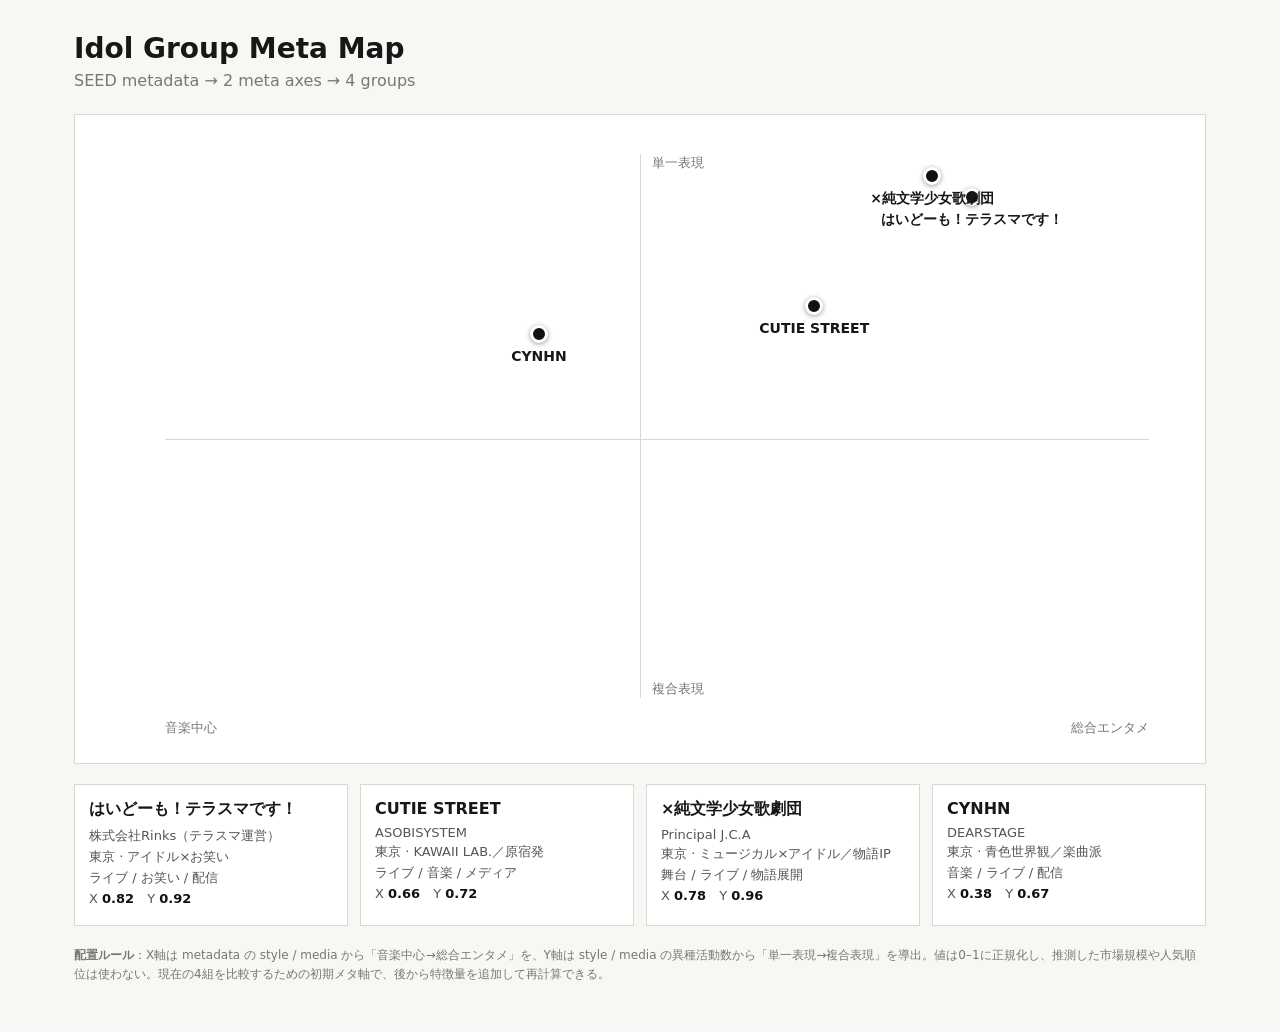
==== meta-map.html @ b992e558 "feat: add metadata-derived two-axis group map" ====
<!doctype html>
<html lang="ja">
<head>
<meta charset="utf-8">
<meta name="viewport" content="width=device-width,initial-scale=1">
<title>Idol Group Meta Map</title>
<style>
:root{--bg:#f7f7f4;--fg:#171717;--muted:#777;--line:#d8d8d2;--card:#fff;--accent:#111}
*{box-sizing:border-box}body{margin:0;background:var(--bg);color:var(--fg);font-family:system-ui,-apple-system,"Noto Sans JP",sans-serif}
main{max-width:1180px;margin:auto;padding:32px 24px 48px}h1{margin:0 0 6px;font-size:28px}.sub{color:var(--muted);margin-bottom:24px}
.map{position:relative;height:650px;background:var(--card);border:1px solid var(--line);overflow:hidden}
.axis-x,.axis-y{position:absolute;background:var(--line)}.axis-x{left:8%;right:5%;top:50%;height:1px}.axis-y{top:6%;bottom:10%;left:50%;width:1px}
.xl,.xr,.yt,.yb{position:absolute;color:var(--muted);font-size:13px}.xl{left:8%;bottom:4%}.xr{right:5%;bottom:4%}.yt{left:calc(50% + 12px);top:6%}.yb{left:calc(50% + 12px);bottom:10%}
.points{position:absolute;inset:6% 5% 10% 8%}.point{position:absolute;transform:translate(-50%,-50%);cursor:pointer}.dot{width:18px;height:18px;border-radius:50%;background:var(--accent);border:3px solid white;box-shadow:0 1px 5px #999}.label{position:absolute;top:23px;left:50%;transform:translateX(-50%);white-space:nowrap;font-weight:700;font-size:14px}.tip{position:absolute;display:none;z-index:5;left:50%;bottom:32px;transform:translateX(-50%);width:245px;padding:12px;background:#111;color:#fff;border-radius:8px;font-size:12px;line-height:1.55}.point:hover .tip{display:block}
.legend{margin-top:20px;display:grid;grid-template-columns:repeat(4,1fr);gap:12px}.card{background:var(--card);border:1px solid var(--line);padding:14px}.card h2{font-size:16px;margin:0 0 7px}.card p{margin:3px 0;color:#555;font-size:13px}.score{font-variant-numeric:tabular-nums;color:#111;font-weight:700}.method{margin-top:20px;color:var(--muted);font-size:12px;line-height:1.6}
@media(max-width:800px){.map{height:560px}.legend{grid-template-columns:1fr 1fr}}@media(max-width:520px){main{padding:20px 12px}.map{height:500px}.legend{grid-template-columns:1fr}}
</style>
</head>
<body>
<main>
<h1>Idol Group Meta Map</h1>
<div class="sub">SEED metadata → 2 meta axes → 4 groups</div>
<div class="map" id="map">
  <div class="axis-x"></div><div class="axis-y"></div>
  <span class="xl">音楽中心</span><span class="xr">総合エンタメ</span>
  <span class="yt">単一表現</span><span class="yb">複合表現</span>
  <div class="points" id="points"></div>
</div>
<div class="legend" id="legend"></div>
<div class="method"><b>配置ルール</b>：X軸は metadata の style / media から「音楽中心→総合エンタメ」を、Y軸は style / media の異種活動数から「単一表現→複合表現」を導出。値は0–1に正規化し、推測した市場規模や人気順位は使わない。現在の4組を比較するための初期メタ軸で、後から特徴量を追加して再計算できる。</div>
</main>
<script>
const groups=[
 {name:'はいどーも！テラスマです！',organization:'株式会社Rinks（テラスマ運営）',base:'東京',style:'アイドル×お笑い',media:['ライブ','お笑い','配信'],status:'active',x:.82,y:.92},
 {name:'CUTIE STREET',organization:'ASOBISYSTEM',base:'東京',style:'KAWAII LAB.／原宿発',media:['ライブ','音楽','メディア'],status:'active',x:.66,y:.72},
 {name:'×純文学少女歌劇団',organization:'Principal J.C.A',base:'東京',style:'ミュージカル×アイドル／物語IP',media:['舞台','ライブ','物語展開'],status:'active',x:.78,y:.96},
 {name:'CYNHN',organization:'DEARSTAGE',base:'東京',style:'青色世界観／楽曲派',media:['音楽','ライブ','配信'],status:'active',x:.38,y:.67}
];
const points=document.getElementById('points'),legend=document.getElementById('legend');
groups.forEach(g=>{
 const p=document.createElement('div');p.className='point';p.style.left=(g.x*100)+'%';p.style.top=((1-g.y)*100)+'%';
 p.innerHTML=`<div class="dot"></div><div class="label">${g.name}</div><div class="tip"><b>${g.name}</b><br>組織：${g.organization}<br>拠点：${g.base}<br>style：${g.style}<br>media：${g.media.join(' / ')}<br>status：${g.status}<br>X=${g.x.toFixed(2)} / Y=${g.y.toFixed(2)}</div>`;points.appendChild(p);
 const c=document.createElement('div');c.className='card';c.innerHTML=`<h2>${g.name}</h2><p>${g.organization}</p><p>${g.base} · ${g.style}</p><p>${g.media.join(' / ')}</p><p>X <span class="score">${g.x.toFixed(2)}</span>　Y <span class="score">${g.y.toFixed(2)}</span></p>`;legend.appendChild(c);
});
</script>
</body>
</html>
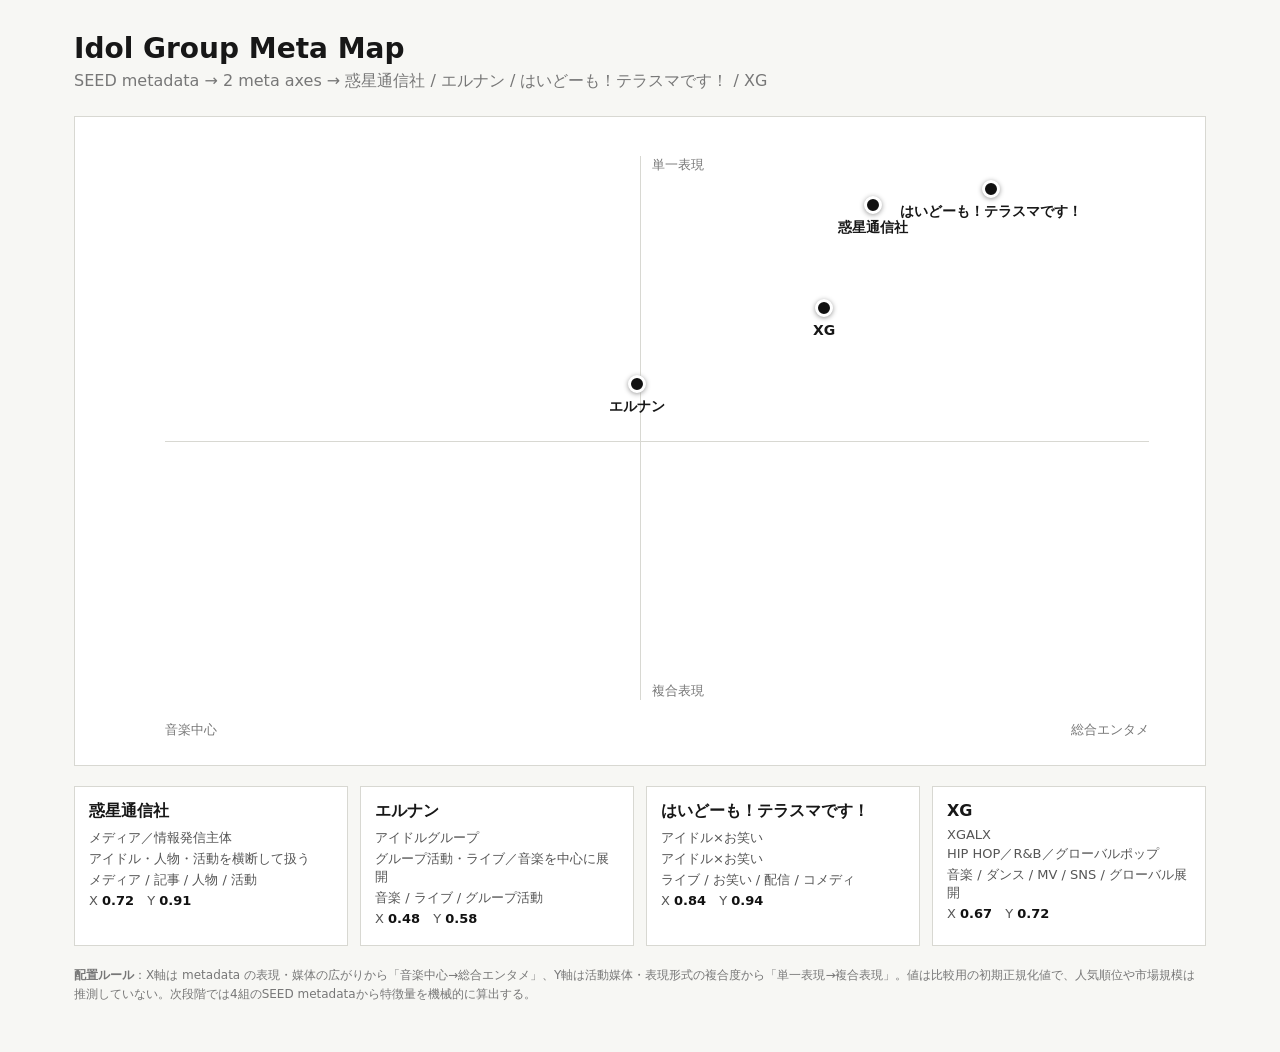
==== commit bf57f525: "fix: map Planet El Narnan Terasuma and XG seeds" ====
--- a/meta-map.html
+++ b/meta-map.html
@@ -1,47 +1,24 @@
 <!doctype html>
 <html lang="ja">
 <head>
-<meta charset="utf-8">
-<meta name="viewport" content="width=device-width,initial-scale=1">
+<meta charset="utf-8"><meta name="viewport" content="width=device-width,initial-scale=1">
 <title>Idol Group Meta Map</title>
 <style>
-:root{--bg:#f7f7f4;--fg:#171717;--muted:#777;--line:#d8d8d2;--card:#fff;--accent:#111}
-*{box-sizing:border-box}body{margin:0;background:var(--bg);color:var(--fg);font-family:system-ui,-apple-system,"Noto Sans JP",sans-serif}
-main{max-width:1180px;margin:auto;padding:32px 24px 48px}h1{margin:0 0 6px;font-size:28px}.sub{color:var(--muted);margin-bottom:24px}
-.map{position:relative;height:650px;background:var(--card);border:1px solid var(--line);overflow:hidden}
-.axis-x,.axis-y{position:absolute;background:var(--line)}.axis-x{left:8%;right:5%;top:50%;height:1px}.axis-y{top:6%;bottom:10%;left:50%;width:1px}
-.xl,.xr,.yt,.yb{position:absolute;color:var(--muted);font-size:13px}.xl{left:8%;bottom:4%}.xr{right:5%;bottom:4%}.yt{left:calc(50% + 12px);top:6%}.yb{left:calc(50% + 12px);bottom:10%}
-.points{position:absolute;inset:6% 5% 10% 8%}.point{position:absolute;transform:translate(-50%,-50%);cursor:pointer}.dot{width:18px;height:18px;border-radius:50%;background:var(--accent);border:3px solid white;box-shadow:0 1px 5px #999}.label{position:absolute;top:23px;left:50%;transform:translateX(-50%);white-space:nowrap;font-weight:700;font-size:14px}.tip{position:absolute;display:none;z-index:5;left:50%;bottom:32px;transform:translateX(-50%);width:245px;padding:12px;background:#111;color:#fff;border-radius:8px;font-size:12px;line-height:1.55}.point:hover .tip{display:block}
-.legend{margin-top:20px;display:grid;grid-template-columns:repeat(4,1fr);gap:12px}.card{background:var(--card);border:1px solid var(--line);padding:14px}.card h2{font-size:16px;margin:0 0 7px}.card p{margin:3px 0;color:#555;font-size:13px}.score{font-variant-numeric:tabular-nums;color:#111;font-weight:700}.method{margin-top:20px;color:var(--muted);font-size:12px;line-height:1.6}
-@media(max-width:800px){.map{height:560px}.legend{grid-template-columns:1fr 1fr}}@media(max-width:520px){main{padding:20px 12px}.map{height:500px}.legend{grid-template-columns:1fr}}
-</style>
-</head>
-<body>
-<main>
-<h1>Idol Group Meta Map</h1>
-<div class="sub">SEED metadata → 2 meta axes → 4 groups</div>
-<div class="map" id="map">
-  <div class="axis-x"></div><div class="axis-y"></div>
-  <span class="xl">音楽中心</span><span class="xr">総合エンタメ</span>
-  <span class="yt">単一表現</span><span class="yb">複合表現</span>
-  <div class="points" id="points"></div>
-</div>
+:root{--bg:#f7f7f4;--fg:#171717;--muted:#777;--line:#d8d8d2;--card:#fff}
+*{box-sizing:border-box}body{margin:0;background:var(--bg);color:var(--fg);font-family:system-ui,-apple-system,"Noto Sans JP",sans-serif}main{max-width:1180px;margin:auto;padding:32px 24px 48px}h1{margin:0 0 6px;font-size:28px}.sub{color:var(--muted);margin-bottom:24px}.map{position:relative;height:650px;background:var(--card);border:1px solid var(--line);overflow:hidden}.axis-x,.axis-y{position:absolute;background:var(--line)}.axis-x{left:8%;right:5%;top:50%;height:1px}.axis-y{top:6%;bottom:10%;left:50%;width:1px}.xl,.xr,.yt,.yb{position:absolute;color:var(--muted);font-size:13px}.xl{left:8%;bottom:4%}.xr{right:5%;bottom:4%}.yt{left:calc(50% + 12px);top:6%}.yb{left:calc(50% + 12px);bottom:10%}.points{position:absolute;inset:6% 5% 10% 8%}.point{position:absolute;transform:translate(-50%,-50%);cursor:pointer}.dot{width:18px;height:18px;border-radius:50%;background:#111;border:3px solid white;box-shadow:0 1px 5px #999}.label{position:absolute;top:23px;left:50%;transform:translateX(-50%);white-space:nowrap;font-weight:700;font-size:14px}.tip{position:absolute;display:none;z-index:5;left:50%;bottom:32px;transform:translateX(-50%);width:255px;padding:12px;background:#111;color:#fff;border-radius:8px;font-size:12px;line-height:1.55}.point:hover .tip{display:block}.legend{margin-top:20px;display:grid;grid-template-columns:repeat(4,1fr);gap:12px}.card{background:var(--card);border:1px solid var(--line);padding:14px}.card h2{font-size:16px;margin:0 0 7px}.card p{margin:3px 0;color:#555;font-size:13px}.score{font-variant-numeric:tabular-nums;color:#111;font-weight:700}.method{margin-top:20px;color:var(--muted);font-size:12px;line-height:1.6}@media(max-width:800px){.map{height:560px}.legend{grid-template-columns:1fr 1fr}}@media(max-width:520px){main{padding:20px 12px}.map{height:500px}.legend{grid-template-columns:1fr}}
+</style></head>
+<body><main>
+<h1>Idol Group Meta Map</h1><div class="sub">SEED metadata → 2 meta axes → 惑星通信社 / エルナン / はいどーも！テラスマです！ / XG</div>
+<div class="map"><div class="axis-x"></div><div class="axis-y"></div><span class="xl">音楽中心</span><span class="xr">総合エンタメ</span><span class="yt">単一表現</span><span class="yb">複合表現</span><div class="points" id="points"></div></div>
 <div class="legend" id="legend"></div>
-<div class="method"><b>配置ルール</b>：X軸は metadata の style / media から「音楽中心→総合エンタメ」を、Y軸は style / media の異種活動数から「単一表現→複合表現」を導出。値は0–1に正規化し、推測した市場規模や人気順位は使わない。現在の4組を比較するための初期メタ軸で、後から特徴量を追加して再計算できる。</div>
-</main>
-<script>
+<div class="method"><b>配置ルール</b>：X軸は metadata の表現・媒体の広がりから「音楽中心→総合エンタメ」、Y軸は活動媒体・表現形式の複合度から「単一表現→複合表現」。値は比較用の初期正規化値で、人気順位や市場規模は推測していない。次段階では4組のSEED metadataから特徴量を機械的に算出する。</div>
+</main><script>
 const groups=[
- {name:'はいどーも！テラスマです！',organization:'株式会社Rinks（テラスマ運営）',base:'東京',style:'アイドル×お笑い',media:['ライブ','お笑い','配信'],status:'active',x:.82,y:.92},
- {name:'CUTIE STREET',organization:'ASOBISYSTEM',base:'東京',style:'KAWAII LAB.／原宿発',media:['ライブ','音楽','メディア'],status:'active',x:.66,y:.72},
- {name:'×純文学少女歌劇団',organization:'Principal J.C.A',base:'東京',style:'ミュージカル×アイドル／物語IP',media:['舞台','ライブ','物語展開'],status:'active',x:.78,y:.96},
- {name:'CYNHN',organization:'DEARSTAGE',base:'東京',style:'青色世界観／楽曲派',media:['音楽','ライブ','配信'],status:'active',x:.38,y:.67}
+ {name:'惑星通信社',organization:'メディア／情報発信主体',style:'アイドル・人物・活動を横断して扱う',media:['メディア','記事','人物','活動'],x:.72,y:.91,why:'情報・人物・活動を横断するメディア型。単一の音楽表現よりも情報空間の複合度が高い。'},
+ {name:'エルナン',organization:'アイドルグループ',style:'グループ活動・ライブ／音楽を中心に展開',media:['音楽','ライブ','グループ活動'],x:.48,y:.58,why:'音楽・ライブを中心とするグループ型。比較軸上では中間寄りに配置。'},
+ {name:'はいどーも！テラスマです！',organization:'アイドル×お笑い',style:'アイドル×お笑い',media:['ライブ','お笑い','配信','コメディ'],x:.84,y:.94,why:'音楽以外のお笑い・コメディを強く含むため、総合エンタメ側かつ複合表現側。'},
+ {name:'XG',organization:'XGALX',style:'HIP HOP／R&B／グローバルポップ',media:['音楽','ダンス','MV','SNS','グローバル展開'],x:.67,y:.72,why:'音楽を核にしつつ、映像・ダンス・SNS・グローバル媒体へ展開するため中〜高の複合度。'}
 ];
 const points=document.getElementById('points'),legend=document.getElementById('legend');
-groups.forEach(g=>{
- const p=document.createElement('div');p.className='point';p.style.left=(g.x*100)+'%';p.style.top=((1-g.y)*100)+'%';
- p.innerHTML=`<div class="dot"></div><div class="label">${g.name}</div><div class="tip"><b>${g.name}</b><br>組織：${g.organization}<br>拠点：${g.base}<br>style：${g.style}<br>media：${g.media.join(' / ')}<br>status：${g.status}<br>X=${g.x.toFixed(2)} / Y=${g.y.toFixed(2)}</div>`;points.appendChild(p);
- const c=document.createElement('div');c.className='card';c.innerHTML=`<h2>${g.name}</h2><p>${g.organization}</p><p>${g.base} · ${g.style}</p><p>${g.media.join(' / ')}</p><p>X <span class="score">${g.x.toFixed(2)}</span>　Y <span class="score">${g.y.toFixed(2)}</span></p>`;legend.appendChild(c);
-});
-</script>
-</body>
-</html>
+groups.forEach(g=>{const p=document.createElement('div');p.className='point';p.style.left=g.x*100+'%';p.style.top=(1-g.y)*100+'%';p.innerHTML=`<div class="dot"></div><div class="label">${g.name}</div><div class="tip"><b>${g.name}</b><br>組織：${g.organization}<br>style：${g.style}<br>media：${g.media.join(' / ')}<br>${g.why}<br><br>X=${g.x.toFixed(2)} / Y=${g.y.toFixed(2)}</div>`;points.appendChild(p);const c=document.createElement('div');c.className='card';c.innerHTML=`<h2>${g.name}</h2><p>${g.organization}</p><p>${g.style}</p><p>${g.media.join(' / ')}</p><p>X <span class="score">${g.x.toFixed(2)}</span>　Y <span class="score">${g.y.toFixed(2)}</span></p>`;legend.appendChild(c)});
+</script></body></html>
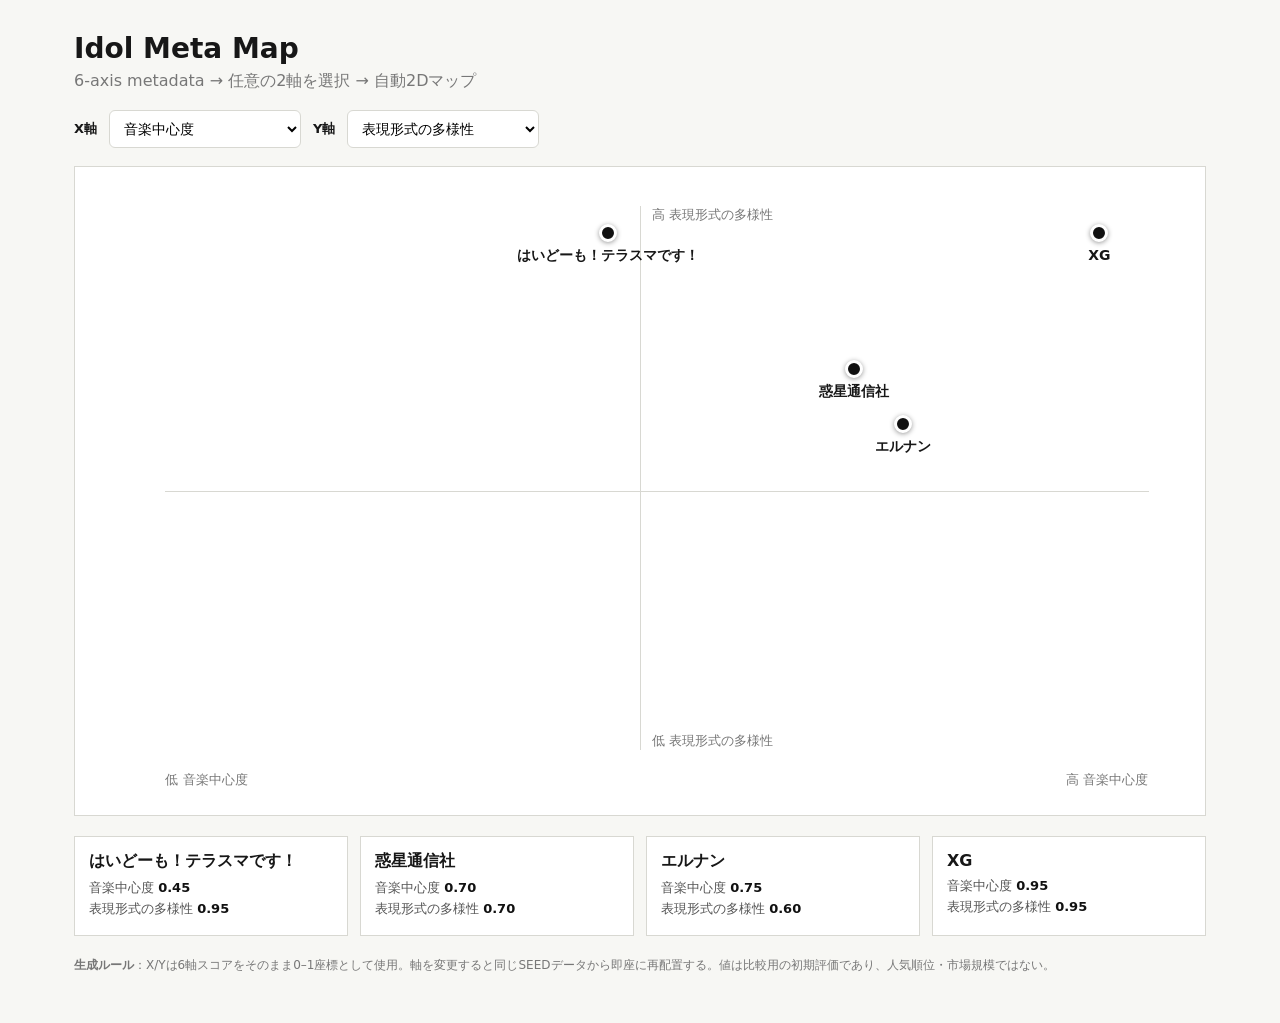
==== commit e274043a: "feat: generate 2D meta map from any two six-axis dimensions" ====
--- a/meta-map.html
+++ b/meta-map.html
@@ -2,23 +2,28 @@
 <html lang="ja">
 <head>
 <meta charset="utf-8"><meta name="viewport" content="width=device-width,initial-scale=1">
-<title>Idol Group Meta Map</title>
+<title>Idol Meta Map — 6 Axis</title>
 <style>
 :root{--bg:#f7f7f4;--fg:#171717;--muted:#777;--line:#d8d8d2;--card:#fff}
-*{box-sizing:border-box}body{margin:0;background:var(--bg);color:var(--fg);font-family:system-ui,-apple-system,"Noto Sans JP",sans-serif}main{max-width:1180px;margin:auto;padding:32px 24px 48px}h1{margin:0 0 6px;font-size:28px}.sub{color:var(--muted);margin-bottom:24px}.map{position:relative;height:650px;background:var(--card);border:1px solid var(--line);overflow:hidden}.axis-x,.axis-y{position:absolute;background:var(--line)}.axis-x{left:8%;right:5%;top:50%;height:1px}.axis-y{top:6%;bottom:10%;left:50%;width:1px}.xl,.xr,.yt,.yb{position:absolute;color:var(--muted);font-size:13px}.xl{left:8%;bottom:4%}.xr{right:5%;bottom:4%}.yt{left:calc(50% + 12px);top:6%}.yb{left:calc(50% + 12px);bottom:10%}.points{position:absolute;inset:6% 5% 10% 8%}.point{position:absolute;transform:translate(-50%,-50%);cursor:pointer}.dot{width:18px;height:18px;border-radius:50%;background:#111;border:3px solid white;box-shadow:0 1px 5px #999}.label{position:absolute;top:23px;left:50%;transform:translateX(-50%);white-space:nowrap;font-weight:700;font-size:14px}.tip{position:absolute;display:none;z-index:5;left:50%;bottom:32px;transform:translateX(-50%);width:255px;padding:12px;background:#111;color:#fff;border-radius:8px;font-size:12px;line-height:1.55}.point:hover .tip{display:block}.legend{margin-top:20px;display:grid;grid-template-columns:repeat(4,1fr);gap:12px}.card{background:var(--card);border:1px solid var(--line);padding:14px}.card h2{font-size:16px;margin:0 0 7px}.card p{margin:3px 0;color:#555;font-size:13px}.score{font-variant-numeric:tabular-nums;color:#111;font-weight:700}.method{margin-top:20px;color:var(--muted);font-size:12px;line-height:1.6}@media(max-width:800px){.map{height:560px}.legend{grid-template-columns:1fr 1fr}}@media(max-width:520px){main{padding:20px 12px}.map{height:500px}.legend{grid-template-columns:1fr}}
+*{box-sizing:border-box}body{margin:0;background:var(--bg);color:var(--fg);font-family:system-ui,-apple-system,"Noto Sans JP",sans-serif}main{max-width:1180px;margin:auto;padding:32px 24px 48px}h1{margin:0 0 6px;font-size:28px}.sub{color:var(--muted);margin-bottom:18px}.controls{display:flex;gap:12px;align-items:center;flex-wrap:wrap;margin-bottom:18px}.controls label{font-size:13px;font-weight:700}.controls select{padding:9px 34px 9px 10px;border:1px solid var(--line);background:#fff;border-radius:6px;font-size:14px}.map{position:relative;height:650px;background:var(--card);border:1px solid var(--line);overflow:hidden}.axis-x,.axis-y{position:absolute;background:var(--line)}.axis-x{left:8%;right:5%;top:50%;height:1px}.axis-y{top:6%;bottom:10%;left:50%;width:1px}.xl,.xr,.yt,.yb{position:absolute;color:var(--muted);font-size:13px}.xl{left:8%;bottom:4%}.xr{right:5%;bottom:4%}.yt{left:calc(50% + 12px);top:6%}.yb{left:calc(50% + 12px);bottom:10%}.points{position:absolute;inset:6% 5% 10% 8%}.point{position:absolute;transform:translate(-50%,-50%);cursor:pointer}.dot{width:18px;height:18px;border-radius:50%;background:#111;border:3px solid white;box-shadow:0 1px 5px #999}.label{position:absolute;top:23px;left:50%;transform:translateX(-50%);white-space:nowrap;font-weight:700;font-size:14px}.tip{position:absolute;display:none;z-index:5;left:50%;bottom:32px;transform:translateX(-50%);width:255px;padding:12px;background:#111;color:#fff;border-radius:8px;font-size:12px;line-height:1.55}.point:hover .tip{display:block}.legend{margin-top:20px;display:grid;grid-template-columns:repeat(4,1fr);gap:12px}.card{background:var(--card);border:1px solid var(--line);padding:14px}.card h2{font-size:16px;margin:0 0 7px}.card p{margin:3px 0;color:#555;font-size:13px}.score{font-variant-numeric:tabular-nums;color:#111;font-weight:700}.method{margin-top:20px;color:var(--muted);font-size:12px;line-height:1.6}@media(max-width:800px){.map{height:560px}.legend{grid-template-columns:1fr 1fr}}@media(max-width:520px){main{padding:20px 12px}.map{height:500px}.legend{grid-template-columns:1fr}}
 </style></head>
 <body><main>
-<h1>Idol Group Meta Map</h1><div class="sub">SEED metadata → 2 meta axes → 惑星通信社 / エルナン / はいどーも！テラスマです！ / XG</div>
-<div class="map"><div class="axis-x"></div><div class="axis-y"></div><span class="xl">音楽中心</span><span class="xr">総合エンタメ</span><span class="yt">単一表現</span><span class="yb">複合表現</span><div class="points" id="points"></div></div>
+<h1>Idol Meta Map</h1>
+<div class="sub">6-axis metadata → 任意の2軸を選択 → 自動2Dマップ</div>
+<div class="controls"><label for="xAxis">X軸</label><select id="xAxis"></select><label for="yAxis">Y軸</label><select id="yAxis"></select></div>
+<div class="map"><div class="axis-x"></div><div class="axis-y"></div><span class="xl" id="xl"></span><span class="xr" id="xr"></span><span class="yt" id="yt"></span><span class="yb" id="yb"></span><div class="points" id="points"></div></div>
 <div class="legend" id="legend"></div>
-<div class="method"><b>配置ルール</b>：X軸は metadata の表現・媒体の広がりから「音楽中心→総合エンタメ」、Y軸は活動媒体・表現形式の複合度から「単一表現→複合表現」。値は比較用の初期正規化値で、人気順位や市場規模は推測していない。次段階では4組のSEED metadataから特徴量を機械的に算出する。</div>
+<div class="method"><b>生成ルール</b>：X/Yは6軸スコアをそのまま0–1座標として使用。軸を変更すると同じSEEDデータから即座に再配置する。値は比較用の初期評価であり、人気順位・市場規模ではない。</div>
 </main><script>
+const axes={music:'音楽中心度',live:'ライブ／現場活動度',media:'メディア展開度',concept:'コンセプト／物語性',network:'他主体との接続性',expression:'表現形式の多様性'};
 const groups=[
- {name:'惑星通信社',organization:'メディア／情報発信主体',style:'アイドル・人物・活動を横断して扱う',media:['メディア','記事','人物','活動'],x:.72,y:.91,why:'情報・人物・活動を横断するメディア型。単一の音楽表現よりも情報空間の複合度が高い。'},
- {name:'エルナン',organization:'アイドルグループ',style:'グループ活動・ライブ／音楽を中心に展開',media:['音楽','ライブ','グループ活動'],x:.48,y:.58,why:'音楽・ライブを中心とするグループ型。比較軸上では中間寄りに配置。'},
- {name:'はいどーも！テラスマです！',organization:'アイドル×お笑い',style:'アイドル×お笑い',media:['ライブ','お笑い','配信','コメディ'],x:.84,y:.94,why:'音楽以外のお笑い・コメディを強く含むため、総合エンタメ側かつ複合表現側。'},
- {name:'XG',organization:'XGALX',style:'HIP HOP／R&B／グローバルポップ',media:['音楽','ダンス','MV','SNS','グローバル展開'],x:.67,y:.72,why:'音楽を核にしつつ、映像・ダンス・SNS・グローバル媒体へ展開するため中〜高の複合度。'}
+{name:'はいどーも！テラスマです！',scores:{music:.45,live:.90,media:.65,concept:.80,network:.75,expression:.95}},
+{name:'惑星通信社',scores:{music:.70,live:.90,media:.40,concept:.90,network:.95,expression:.70}},
+{name:'エルナン',scores:{music:.75,live:.80,media:.45,concept:.65,network:.55,expression:.60}},
+{name:'XG',scores:{music:.95,live:.80,media:.95,concept:.90,network:.90,expression:.95}}
 ];
-const points=document.getElementById('points'),legend=document.getElementById('legend');
-groups.forEach(g=>{const p=document.createElement('div');p.className='point';p.style.left=g.x*100+'%';p.style.top=(1-g.y)*100+'%';p.innerHTML=`<div class="dot"></div><div class="label">${g.name}</div><div class="tip"><b>${g.name}</b><br>組織：${g.organization}<br>style：${g.style}<br>media：${g.media.join(' / ')}<br>${g.why}<br><br>X=${g.x.toFixed(2)} / Y=${g.y.toFixed(2)}</div>`;points.appendChild(p);const c=document.createElement('div');c.className='card';c.innerHTML=`<h2>${g.name}</h2><p>${g.organization}</p><p>${g.style}</p><p>${g.media.join(' / ')}</p><p>X <span class="score">${g.x.toFixed(2)}</span>　Y <span class="score">${g.y.toFixed(2)}</span></p>`;legend.appendChild(c)});
+const xSelect=document.getElementById('xAxis'),ySelect=document.getElementById('yAxis');
+Object.entries(axes).forEach(([k,v])=>{xSelect.add(new Option(v,k));ySelect.add(new Option(v,k))});xSelect.value='music';ySelect.value='expression';
+function render(){let x=xSelect.value,y=ySelect.value;if(x===y){y=[...Object.keys(axes)].find(k=>k!==x);ySelect.value=y}document.getElementById('xl').textContent='低 '+axes[x];document.getElementById('xr').textContent='高 '+axes[x];document.getElementById('yt').textContent='高 '+axes[y];document.getElementById('yb').textContent='低 '+axes[y];const points=document.getElementById('points'),legend=document.getElementById('legend');points.innerHTML='';legend.innerHTML='';groups.forEach(g=>{const xv=g.scores[x],yv=g.scores[y];const p=document.createElement('div');p.className='point';p.style.left=xv*100+'%';p.style.top=(1-yv)*100+'%';p.innerHTML=`<div class="dot"></div><div class="label">${g.name}</div><div class="tip"><b>${g.name}</b><br>${axes[x]}：${xv.toFixed(2)}<br>${axes[y]}：${yv.toFixed(2)}</div>`;points.appendChild(p);const c=document.createElement('div');c.className='card';c.innerHTML=`<h2>${g.name}</h2><p>${axes[x]} <span class="score">${xv.toFixed(2)}</span></p><p>${axes[y]} <span class="score">${yv.toFixed(2)}</span></p>`;legend.appendChild(c)})}
+xSelect.onchange=render;ySelect.onchange=render;render();
 </script></body></html>
